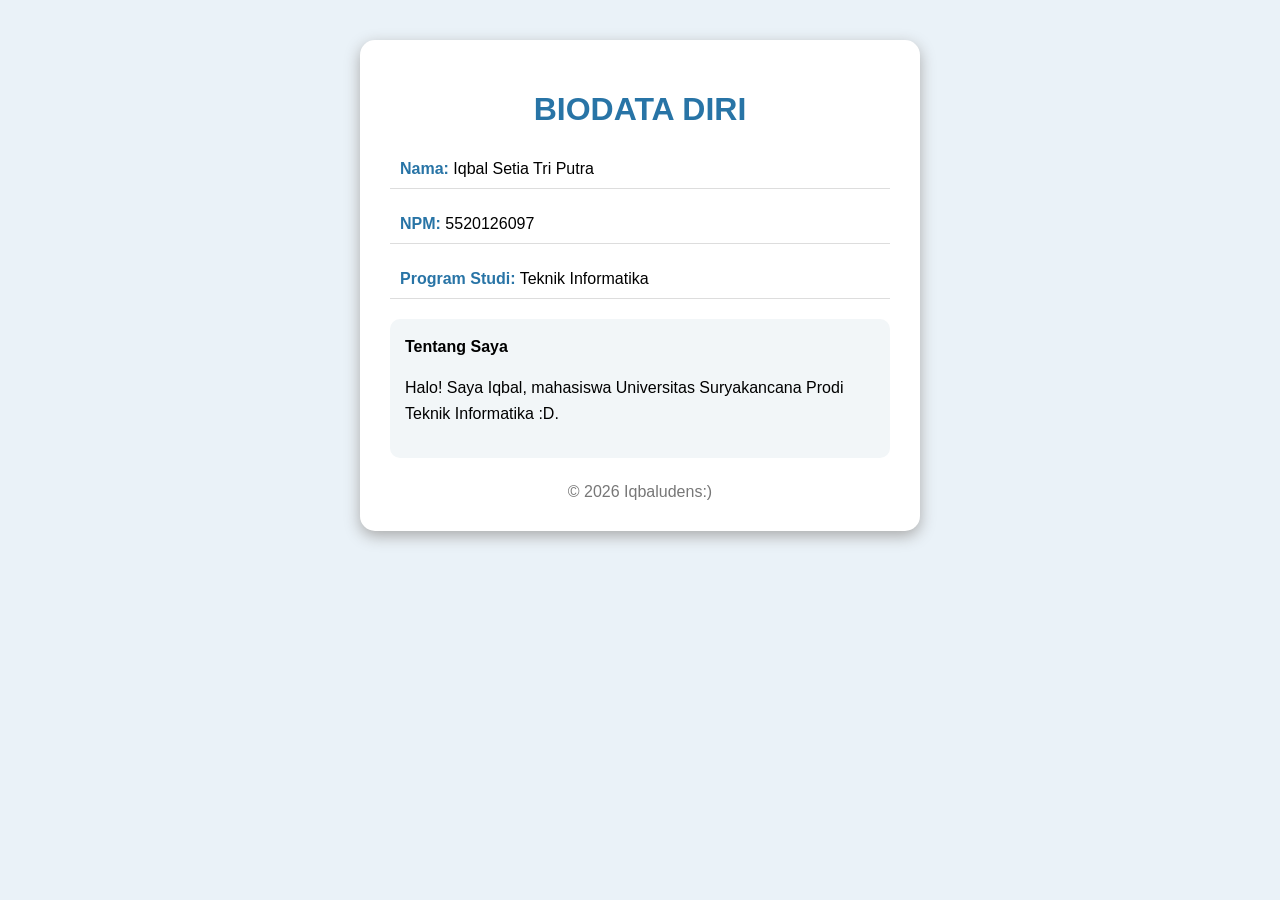
==== index.html @ 11194a50 "Add files via upload" ====
<!DOCTYPE html>
<html lang="en">
<head>
    <meta charset="UTF-8">
    <meta name="viewport" content="width=device-width, initial-scale=1.0">
    <title>Biodata Saya</title>

    <style>
        body {
            font-family: Arial, sans-serif;
            background-color: #eaf2f8;
            margin: 0;
            padding: 40px;
        }

        .biodata {
            width: 500px;
            margin: auto;
            background-color: white;
            padding: 30px;
            border-radius: 15px;
            box-shadow: 0 5px 15px #aaa;
        }

        h1 {
            text-align: center;
            color: #2874a6;
        }

        .data {
            margin-top: 20px;
        }

        .data p {
            border-bottom: 1px solid #ddd;
            padding: 10px;
        }

        .label {
            font-weight: bold;
            color: #2874a6;
        }

        .tentang {
            background-color: #f2f6f8;
            padding: 15px;
            border-radius: 10px;
            margin-top: 20px;
            line-height: 1.6;
        }

        .footer {
            text-align: center;
            margin-top: 25px;
            color: #777;
        }
    </style>
</head>

<body>

    <div class="biodata">

        <h1>BIODATA DIRI</h1>

        <div class="data">

            <p>
                <span class="label">Nama:</span>
                Iqbal Setia Tri Putra
            </p>

            <p>
                <span class="label">NPM:</span>
                5520126097
            </p>

            <p>
                <span class="label">Program Studi:</span>
                Teknik Informatika
            </p>
        </div>

        <div class="tentang">
            <b>Tentang Saya</b>
            <p>
                Halo! Saya Iqbal, mahasiswa Universitas Suryakancana Prodi Teknik Informatika :D.
            </p>
        </div>

        <div class="footer">
            © 2026 Iqbaludens:)
        </div>

    </div>

</body>
</html>
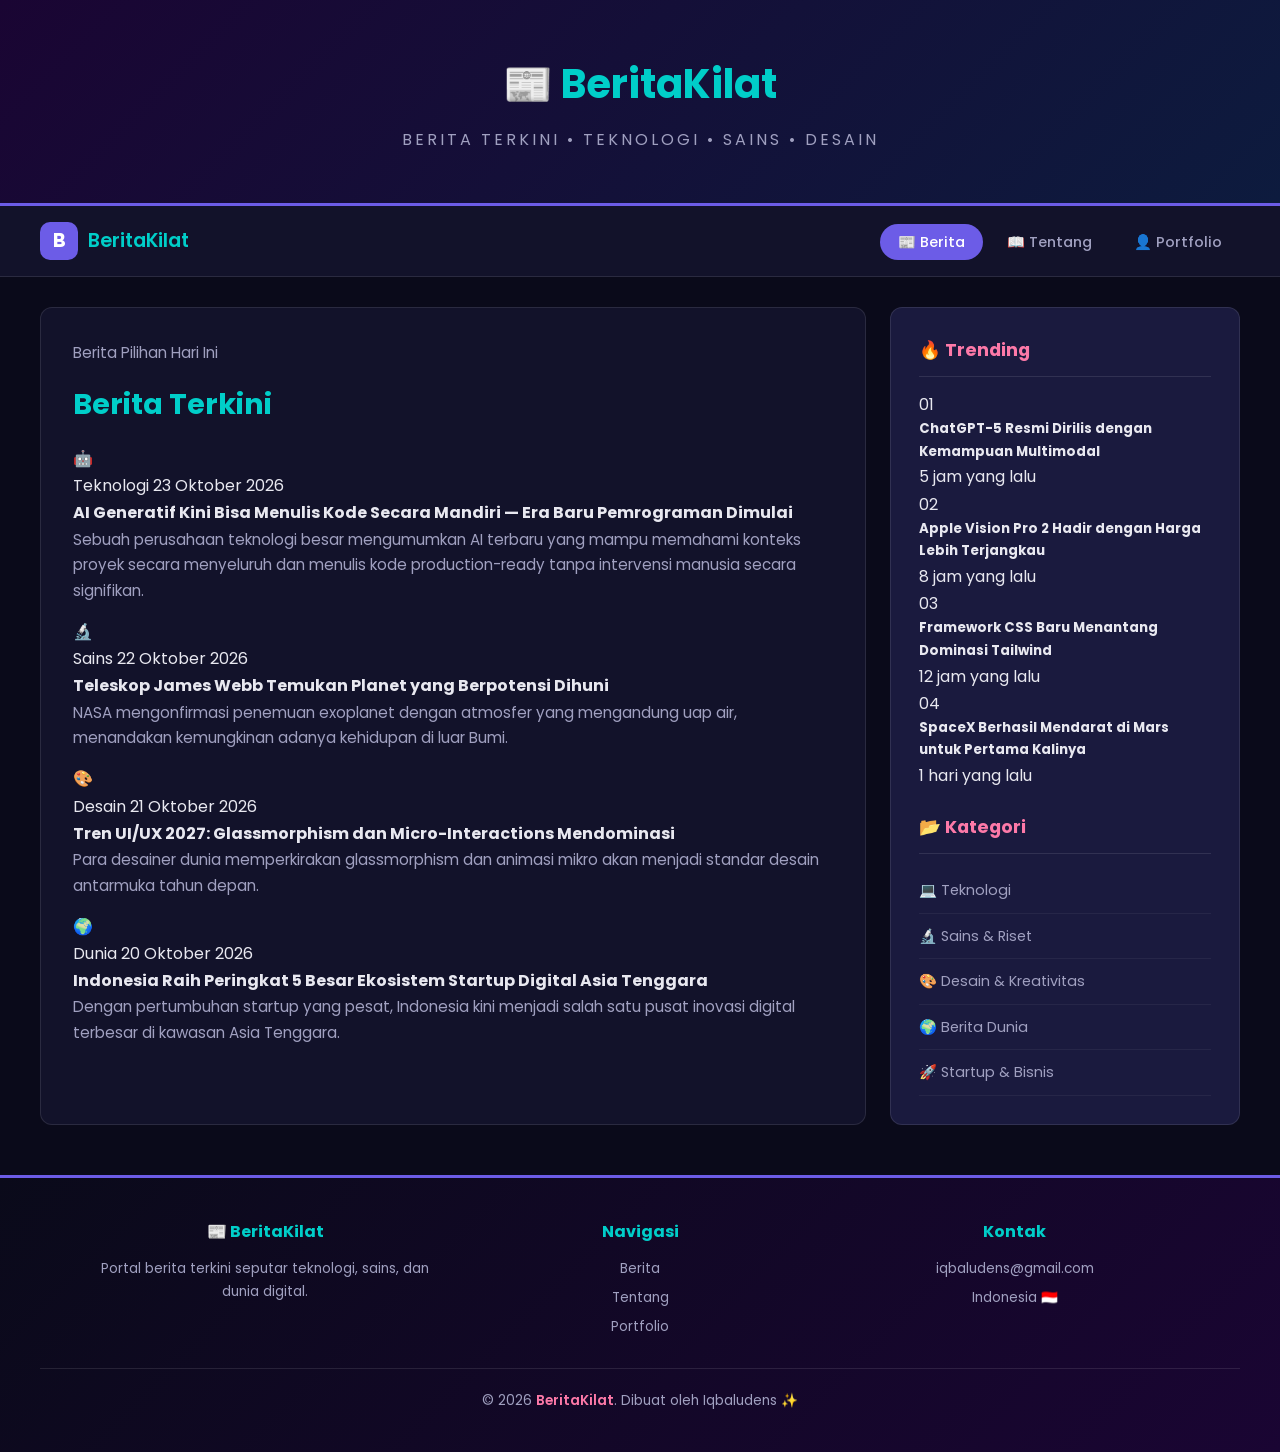
==== commit 6c158496: "Add files via upload" ====
--- a/index.html
+++ b/index.html
@@ -1,98 +1,174 @@
-<!DOCTYPE html>
-<html lang="en">
-<head>
-    <meta charset="UTF-8">
-    <meta name="viewport" content="width=device-width, initial-scale=1.0">
-    <title>Biodata Saya</title>
-
-    <style>
-        body {
-            font-family: Arial, sans-serif;
-            background-color: #eaf2f8;
-            margin: 0;
-            padding: 40px;
-        }
-
-        .biodata {
-            width: 500px;
-            margin: auto;
-            background-color: white;
-            padding: 30px;
-            border-radius: 15px;
-            box-shadow: 0 5px 15px #aaa;
-        }
-
-        h1 {
-            text-align: center;
-            color: #2874a6;
-        }
-
-        .data {
-            margin-top: 20px;
-        }
-
-        .data p {
-            border-bottom: 1px solid #ddd;
-            padding: 10px;
-        }
-
-        .label {
-            font-weight: bold;
-            color: #2874a6;
-        }
-
-        .tentang {
-            background-color: #f2f6f8;
-            padding: 15px;
-            border-radius: 10px;
-            margin-top: 20px;
-            line-height: 1.6;
-        }
-
-        .footer {
-            text-align: center;
-            margin-top: 25px;
-            color: #777;
-        }
-    </style>
-</head>
-
-<body>
-
-    <div class="biodata">
-
-        <h1>BIODATA DIRI</h1>
-
-        <div class="data">
-
-            <p>
-                <span class="label">Nama:</span>
-                Iqbal Setia Tri Putra
-            </p>
-
-            <p>
-                <span class="label">NPM:</span>
-                5520126097
-            </p>
-
-            <p>
-                <span class="label">Program Studi:</span>
-                Teknik Informatika
-            </p>
-        </div>
-
-        <div class="tentang">
-            <b>Tentang Saya</b>
-            <p>
-                Halo! Saya Iqbal, mahasiswa Universitas Suryakancana Prodi Teknik Informatika :D.
-            </p>
-        </div>
-
-        <div class="footer">
-            © 2026 Iqbaludens:)
-        </div>
-
-    </div>
-
-</body>
+<!DOCTYPE html>
+<html lang="id">
+
+<head>
+  <meta charset="UTF-8">
+  <meta name="viewport" content="width=device-width, initial-scale=1.0">
+  <meta name="description"
+    content="BeritaKilat - Portal berita terkini seputar teknologi, sains, desain, dan dunia digital.">
+  <title>Berita Kilat</title>
+  <link rel="stylesheet" href="style.css">
+</head>
+
+<body>
+
+  <!-- ==================== HEADER ==================== -->
+  <header>
+    <h1>📰 BeritaKilat</h1>
+    <p>Berita Terkini &bull; Teknologi &bull; Sains &bull; Desain</p>
+  </header>
+
+  <!-- ==================== NAV (Flexbox: Logo Kiri, Menu Kanan) ==================== -->
+  <nav>
+    <a href="index.html" class="logo">
+      <div class="logo-icon">B</div>
+      <span class="logo-text">BeritaKilat</span>
+    </a>
+    <ul class="menu">
+      <li><a href="index.html" class="active">📰 Berita</a></li>
+      <li><a href="about.html">📖 Tentang</a></li>
+      <li><a href="portfolio.html">👤 Portfolio</a></li>
+    </ul>
+  </nav>
+
+  <!-- ==================== SECTION (Grid: Artikel + Aside) ==================== -->
+  <section>
+
+    <!-- ==================== ARTIKEL ==================== -->
+    <article>
+      <p class="subtitle">Berita Pilihan Hari Ini</p>
+      <h2>Berita <span class="highlight">Terkini</span></h2>
+
+      <!-- FEATURED NEWS -->
+      <div class="news-grid">
+
+        <div class="news-card news-featured">
+          <div class="news-thumb t1">🤖</div>
+          <div class="news-body">
+            <div class="news-meta">
+              <span class="news-category cat-tech">Teknologi</span>
+              <span class="news-date">23 Oktober 2026</span>
+            </div>
+            <h4>AI Generatif Kini Bisa Menulis Kode Secara Mandiri — Era Baru Pemrograman Dimulai</h4>
+            <p>Sebuah perusahaan teknologi besar mengumumkan AI terbaru yang mampu memahami konteks proyek secara
+              menyeluruh dan menulis kode production-ready tanpa intervensi manusia secara signifikan.</p>
+          </div>
+        </div>
+
+        <div class="news-card">
+          <div class="news-thumb t2">🔬</div>
+          <div class="news-body">
+            <div class="news-meta">
+              <span class="news-category cat-science">Sains</span>
+              <span class="news-date">22 Oktober 2026</span>
+            </div>
+            <h4>Teleskop James Webb Temukan Planet yang Berpotensi Dihuni</h4>
+            <p>NASA mengonfirmasi penemuan exoplanet dengan atmosfer yang mengandung uap air, menandakan kemungkinan
+              adanya kehidupan di luar Bumi.</p>
+          </div>
+        </div>
+
+        <div class="news-card">
+          <div class="news-thumb t3">🎨</div>
+          <div class="news-body">
+            <div class="news-meta">
+              <span class="news-category cat-design">Desain</span>
+              <span class="news-date">21 Oktober 2026</span>
+            </div>
+            <h4>Tren UI/UX 2027: Glassmorphism dan Micro-Interactions Mendominasi</h4>
+            <p>Para desainer dunia memperkirakan glassmorphism dan animasi mikro akan menjadi standar desain antarmuka
+              tahun depan.</p>
+          </div>
+        </div>
+
+        <div class="news-card">
+          <div class="news-thumb t4">🌍</div>
+          <div class="news-body">
+            <div class="news-meta">
+              <span class="news-category cat-world">Dunia</span>
+              <span class="news-date">20 Oktober 2026</span>
+            </div>
+            <h4>Indonesia Raih Peringkat 5 Besar Ekosistem Startup Digital Asia Tenggara</h4>
+            <p>Dengan pertumbuhan startup yang pesat, Indonesia kini menjadi salah satu pusat inovasi digital terbesar
+              di kawasan Asia Tenggara.</p>
+          </div>
+        </div>
+
+      </div>
+    </article>
+
+    <!-- ==================== ASIDE ==================== -->
+    <aside>
+      <h3>🔥 Trending</h3>
+
+      <div class="trending-item">
+        <span class="trending-number">01</span>
+        <div class="trending-info">
+          <h5>ChatGPT-5 Resmi Dirilis dengan Kemampuan Multimodal</h5>
+          <span>5 jam yang lalu</span>
+        </div>
+      </div>
+
+      <div class="trending-item">
+        <span class="trending-number">02</span>
+        <div class="trending-info">
+          <h5>Apple Vision Pro 2 Hadir dengan Harga Lebih Terjangkau</h5>
+          <span>8 jam yang lalu</span>
+        </div>
+      </div>
+
+      <div class="trending-item">
+        <span class="trending-number">03</span>
+        <div class="trending-info">
+          <h5>Framework CSS Baru Menantang Dominasi Tailwind</h5>
+          <span>12 jam yang lalu</span>
+        </div>
+      </div>
+
+      <div class="trending-item">
+        <span class="trending-number">04</span>
+        <div class="trending-info">
+          <h5>SpaceX Berhasil Mendarat di Mars untuk Pertama Kalinya</h5>
+          <span>1 hari yang lalu</span>
+        </div>
+      </div>
+
+      <h3 style="margin-top: 24px;">📂 Kategori</h3>
+      <ul>
+        <li>💻 Teknologi</li>
+        <li>🔬 Sains & Riset</li>
+        <li>🎨 Desain & Kreativitas</li>
+        <li>🌍 Berita Dunia</li>
+        <li>🚀 Startup & Bisnis</li>
+      </ul>
+    </aside>
+
+  </section>
+
+  <!-- ==================== FOOTER ==================== -->
+  <footer>
+    <div class="footer-content">
+      <div class="footer-col">
+        <h4>📰 BeritaKilat</h4>
+        <p>Portal berita terkini seputar teknologi, sains, dan dunia digital.</p>
+      </div>
+      <div class="footer-col">
+        <h4>Navigasi</h4>
+        <a href="index.html">Berita</a>
+        <a href="about.html">Tentang</a>
+        <a href="portfolio.html">Portfolio</a>
+      </div>
+      <div class="footer-col">
+        <h4>Kontak</h4>
+        <p>iqbaludens@gmail.com</p>
+        <p>Indonesia 🇮🇩</p>
+      </div>
+    </div>
+    <div class="footer-bottom">
+      <p>&copy; 2026 <span>BeritaKilat</span>. Dibuat oleh Iqbaludens ✨</p>
+    </div>
+  </footer>
+
+</body>
+
 </html>
--- a/style.css
+++ b/style.css
@@ -0,0 +1,876 @@
+/* ============================================
+   GLOBAL STYLE Dan CSS VARIABEL
+   ============================================ */
+@import url('https://fonts.googleapis.com/css2?family=Poppins:wght@300;400;500;600;700&display=swap');
+
+:root {
+  --primary: #6c5ce7;
+  --primary-dark: #5a4bd1;
+  --secondary: #00cec9;
+  --accent: #fd79a8;
+  --accent-gold: #f9ca24;
+  --dark: #0a0a1a;
+  --dark-card: #12122a;
+  --dark-surface: #1a1a3e;
+  --text-primary: #e8e8f0;
+  --text-secondary: #a0a0c0;
+  --glass-border: rgba(255, 255, 255, 0.1);
+  --radius: 12px;
+  --transition: all 0.3s ease;
+}
+
+* {
+  margin: 0;
+  padding: 0;
+  box-sizing: border-box;
+}
+
+html {
+  scroll-behavior: smooth;
+}
+
+body {
+  font-family: 'Poppins', sans-serif;
+  background: var(--dark);
+  color: var(--text-primary);
+  min-height: 100vh;
+  line-height: 1.7;
+}
+
+/* ============================================
+   HEADERNYA
+   ============================================ */
+header {
+  background: linear-gradient(135deg, #1a0533, #0d1b3e);
+  padding: 50px 40px;
+  text-align: center;
+  border-bottom: 3px solid var(--primary);
+}
+
+header h1 {
+  font-size: 2.5rem;
+  color: var(--secondary);
+  margin-bottom: 8px;
+}
+
+header p {
+  font-size: 1rem;
+  color: var(--text-secondary);
+  letter-spacing: 3px;
+  text-transform: uppercase;
+}
+
+/* ============================================
+   NAVBAR
+   ============================================ */
+nav {
+  display: flex;
+  justify-content: space-between;
+  align-items: center;
+  padding: 16px 40px;
+  background: var(--dark-card);
+  border-bottom: 1px solid var(--glass-border);
+  position: sticky;
+  top: 0;
+  z-index: 100;
+}
+
+.logo {
+  display: flex;
+  align-items: center;
+  gap: 10px;
+  text-decoration: none;
+  color: var(--text-primary);
+}
+
+.logo-icon {
+  width: 38px;
+  height: 38px;
+  background: var(--primary);
+  border-radius: 10px;
+  display: flex;
+  align-items: center;
+  justify-content: center;
+  font-size: 1.2rem;
+  font-weight: 700;
+  color: #fff;
+}
+
+.logo-text {
+  font-size: 1.2rem;
+  font-weight: 600;
+  color: var(--secondary);
+}
+
+.menu {
+  display: flex;
+  list-style: none;
+  gap: 6px;
+}
+
+.menu li a {
+  text-decoration: none;
+  color: var(--text-secondary);
+  font-weight: 500;
+  font-size: 0.9rem;
+  padding: 8px 18px;
+  border-radius: 50px;
+  transition: var(--transition);
+}
+
+.menu li a:hover {
+  color: #fff;
+  background: var(--primary);
+}
+
+.menu li a.active {
+  color: #fff;
+  background: var(--primary);
+}
+
+/* ============================================
+   SECTION - Grid Layout (Article + Aside)
+   ============================================ */
+section {
+  display: grid;
+  grid-template-columns: 1fr 350px;
+  gap: 24px;
+  padding: 30px 40px;
+  max-width: 1300px;
+  margin: 0 auto;
+}
+
+/* ============================================
+   ARTICLE
+   ============================================ */
+article {
+  background: var(--dark-card);
+  border-radius: var(--radius);
+  padding: 32px;
+  border: 1px solid var(--glass-border);
+  transition: var(--transition);
+}
+
+article:hover {
+  border-color: var(--primary);
+}
+
+article h2 {
+  font-size: 1.8rem;
+  color: var(--secondary);
+  margin-bottom: 16px;
+}
+
+article h3 {
+  font-size: 1.2rem;
+  color: var(--accent);
+  margin: 24px 0 12px;
+}
+
+article p {
+  color: var(--text-secondary);
+  margin-bottom: 14px;
+  font-size: 0.95rem;
+}
+
+/* ============================================
+   ASIDE
+   ============================================ */
+aside {
+  background: var(--dark-surface);
+  border-radius: var(--radius);
+  padding: 28px;
+  border: 1px solid var(--glass-border);
+  height: fit-content;
+  position: sticky;
+  top: 80px;
+  transition: var(--transition);
+}
+
+aside:hover {
+  border-color: var(--accent);
+}
+
+aside h3 {
+  font-size: 1.1rem;
+  color: var(--accent);
+  margin-bottom: 14px;
+  padding-bottom: 10px;
+  border-bottom: 1px solid var(--glass-border);
+}
+
+aside p {
+  color: var(--text-secondary);
+  font-size: 0.9rem;
+  margin-bottom: 12px;
+}
+
+aside ul {
+  list-style: none;
+  padding: 0;
+}
+
+aside ul li {
+  padding: 10px 0;
+  border-bottom: 1px solid rgba(255, 255, 255, 0.05);
+  color: var(--text-secondary);
+  font-size: 0.9rem;
+  transition: var(--transition);
+}
+
+aside ul li:hover {
+  color: var(--secondary);
+  padding-left: 8px;
+}
+
+/* ============================================
+   FOOTER
+   ============================================ */
+footer {
+  background: linear-gradient(135deg, #0a0a1a, #1a0533);
+  padding: 40px;
+  text-align: center;
+  border-top: 3px solid var(--primary);
+  margin-top: 20px;
+}
+
+.footer-content {
+  display: flex;
+  justify-content: space-around;
+  flex-wrap: wrap;
+  gap: 24px;
+  max-width: 1100px;
+  margin: 0 auto 24px;
+}
+
+.footer-col {
+  flex: 1;
+  min-width: 180px;
+}
+
+.footer-col h4 {
+  font-size: 1rem;
+  color: var(--secondary);
+  margin-bottom: 12px;
+}
+
+.footer-col p,
+.footer-col a {
+  color: var(--text-secondary);
+  font-size: 0.85rem;
+  text-decoration: none;
+  display: block;
+  margin-bottom: 6px;
+  transition: var(--transition);
+}
+
+.footer-col a:hover {
+  color: var(--accent);
+}
+
+.footer-bottom {
+  padding-top: 20px;
+  border-top: 1px solid var(--glass-border);
+  color: var(--text-secondary);
+  font-size: 0.85rem;
+}
+
+.footer-bottom span {
+  color: var(--accent);
+  font-weight: 600;
+}
+
+/* ============================================
+   CARDS
+   ============================================ */
+.card {
+  background: var(--dark-surface);
+  border: 1px solid var(--glass-border);
+  border-radius: var(--radius);
+  padding: 24px;
+  margin-bottom: 20px;
+  transition: var(--transition);
+}
+
+.card:hover {
+  border-color: var(--primary);
+  transform: translateY(-4px);
+}
+
+.card-icon {
+  font-size: 2rem;
+  margin-bottom: 12px;
+  display: block;
+}
+
+.card h4 {
+  font-size: 1.05rem;
+  color: var(--text-primary);
+  margin-bottom: 8px;
+}
+
+.card p {
+  color: var(--text-secondary);
+  font-size: 0.88rem;
+}
+
+/* ============================================
+   TABLE
+   ============================================ */
+table {
+  width: 100%;
+  border-collapse: collapse;
+  margin: 16px 0;
+  border-radius: var(--radius);
+  overflow: hidden;
+}
+
+thead {
+  background: var(--primary);
+}
+
+th {
+  padding: 14px 18px;
+  text-align: left;
+  font-weight: 600;
+  font-size: 0.9rem;
+  color: #fff;
+}
+
+td {
+  padding: 12px 18px;
+  font-size: 0.9rem;
+  color: var(--text-secondary);
+  border-bottom: 1px solid rgba(255, 255, 255, 0.05);
+}
+
+tbody tr {
+  transition: var(--transition);
+}
+
+tbody tr:hover {
+  background: rgba(108, 92, 231, 0.1);
+}
+
+/* ============================================
+   PROFILE
+   ============================================ */
+.profile-header {
+  display: flex;
+  align-items: center;
+  gap: 24px;
+  margin-bottom: 30px;
+  padding: 24px;
+  background: var(--dark-surface);
+  border-radius: var(--radius);
+  border: 1px solid var(--glass-border);
+}
+
+.avatar {
+  width: 120px;
+  height: 120px;
+  border-radius: 50%;
+  background: var(--primary);
+  padding: 4px;
+  flex-shrink: 0;
+}
+
+.avatar-inner {
+  width: 100%;
+  height: 100%;
+  border-radius: 50%;
+  background: var(--dark-card);
+  display: flex;
+  align-items: center;
+  justify-content: center;
+  font-size: 3rem;
+}
+
+.profile-info h2 {
+  font-size: 1.8rem;
+  color: var(--secondary);
+  margin-bottom: 4px;
+}
+
+.profile-info p {
+  color: var(--text-secondary);
+}
+
+.profile-info .tagline {
+  color: var(--accent);
+  font-weight: 500;
+  font-size: 0.9rem;
+  margin-top: 4px;
+}
+
+/* ============================================
+   SKILL BARS
+   ============================================ */
+.skill-bar {
+  margin-bottom: 14px;
+}
+
+.skill-bar .label {
+  display: flex;
+  justify-content: space-between;
+  margin-bottom: 6px;
+  font-size: 0.85rem;
+  color: var(--text-secondary);
+}
+
+.skill-bar .bar {
+  height: 8px;
+  background: rgba(255, 255, 255, 0.08);
+  border-radius: 50px;
+  overflow: hidden;
+}
+
+.skill-bar .fill {
+  height: 100%;
+  border-radius: 50px;
+  background: var(--primary);
+  transition: var(--transition);
+}
+
+.skill-bar .fill.html {
+  width: 95%;
+}
+
+.skill-bar .fill.css {
+  width: 90%;
+}
+
+.skill-bar .fill.js {
+  width: 80%;
+}
+
+.skill-bar .fill.python {
+  width: 75%;
+}
+
+.skill-bar .fill.design {
+  width: 85%;
+}
+
+/* ============================================
+   GALLERY
+   ============================================ */
+.gallery-grid {
+  display: grid;
+  grid-template-columns: repeat(auto-fill, minmax(260px, 1fr));
+  gap: 20px;
+  margin-top: 20px;
+}
+
+.gallery-item {
+  border-radius: var(--radius);
+  overflow: hidden;
+  border: 1px solid var(--glass-border);
+  background: var(--dark-card);
+  transition: var(--transition);
+}
+
+.gallery-item:hover {
+  transform: translateY(-6px);
+  border-color: var(--primary);
+}
+
+.gallery-thumb {
+  width: 100%;
+  height: 180px;
+  display: flex;
+  align-items: center;
+  justify-content: center;
+  font-size: 3.5rem;
+}
+
+.gallery-thumb.g1 {
+  background: linear-gradient(135deg, #667eea, #764ba2);
+}
+
+.gallery-thumb.g2 {
+  background: linear-gradient(135deg, #f093fb, #f5576c);
+}
+
+.gallery-thumb.g3 {
+  background: linear-gradient(135deg, #4facfe, #00f2fe);
+}
+
+.gallery-thumb.g4 {
+  background: linear-gradient(135deg, #43e97b, #38f9d7);
+}
+
+.gallery-thumb.g5 {
+  background: linear-gradient(135deg, #fa709a, #fee140);
+}
+
+.gallery-thumb.g6 {
+  background: linear-gradient(135deg, #a18cd1, #fbc2eb);
+}
+
+.gallery-info {
+  padding: 16px;
+}
+
+.gallery-info h4 {
+  font-size: 1rem;
+  margin-bottom: 4px;
+}
+
+.gallery-info p {
+  font-size: 0.82rem;
+  color: var(--text-secondary);
+}
+
+.gallery-tag {
+  display: inline-block;
+  padding: 3px 10px;
+  border-radius: 50px;
+  font-size: 0.72rem;
+  margin-top: 8px;
+  margin-right: 4px;
+  font-weight: 500;
+}
+
+.tag-html {
+  background: rgba(108, 92, 231, 0.2);
+  color: var(--primary);
+}
+
+.tag-css {
+  background: rgba(0, 206, 201, 0.2);
+  color: var(--secondary);
+}
+
+.tag-js {
+  background: rgba(253, 121, 168, 0.2);
+  color: var(--accent);
+}
+
+.tag-design {
+  background: rgba(249, 202, 36, 0.2);
+  color: var(--accent-gold);
+}
+
+/* ============================================
+   STATS
+   ============================================ */
+.stats-row {
+  display: grid;
+  grid-template-columns: repeat(auto-fit, minmax(140px, 1fr));
+  gap: 14px;
+  margin: 20px 0;
+}
+
+.stat-item {
+  text-align: center;
+  padding: 20px 14px;
+  background: var(--dark-surface);
+  border-radius: var(--radius);
+  border: 1px solid var(--glass-border);
+  transition: var(--transition);
+}
+
+.stat-item:hover {
+  border-color: var(--primary);
+}
+
+.stat-number {
+  font-size: 2rem;
+  font-weight: 700;
+  color: var(--primary);
+  display: block;
+}
+
+.stat-label {
+  font-size: 0.78rem;
+  color: var(--text-secondary);
+  text-transform: uppercase;
+  letter-spacing: 1px;
+  margin-top: 4px;
+}
+
+/* ============================================
+   TIMELINE
+   ============================================ */
+.timeline {
+  padding-left: 24px;
+  margin-top: 16px;
+  border-left: 2px solid var(--primary);
+}
+
+.timeline-item {
+  margin-bottom: 24px;
+  padding: 16px;
+  background: var(--dark-surface);
+  border-radius: var(--radius);
+  border: 1px solid var(--glass-border);
+  transition: var(--transition);
+}
+
+.timeline-item:hover {
+  border-color: var(--primary);
+}
+
+.timeline-year {
+  font-size: 0.78rem;
+  color: var(--accent);
+  font-weight: 600;
+  letter-spacing: 1px;
+  text-transform: uppercase;
+  margin-bottom: 4px;
+}
+
+.timeline-item h4 {
+  font-size: 1rem;
+  color: var(--text-primary);
+  margin-bottom: 4px;
+}
+
+.timeline-item p {
+  color: var(--text-secondary);
+  font-size: 0.88rem;
+}
+
+/* ============================================
+   CONTACT
+   ============================================ */
+.contact-grid {
+  display: grid;
+  grid-template-columns: repeat(auto-fit, minmax(200px, 1fr));
+  gap: 16px;
+  margin-top: 16px;
+}
+
+.contact-item {
+  display: flex;
+  align-items: center;
+  gap: 14px;
+  padding: 16px;
+  background: var(--dark-surface);
+  border-radius: var(--radius);
+  border: 1px solid var(--glass-border);
+  transition: var(--transition);
+}
+
+.contact-item:hover {
+  border-color: var(--secondary);
+}
+
+.contact-icon {
+  width: 44px;
+  height: 44px;
+  border-radius: 10px;
+  display: flex;
+  align-items: center;
+  justify-content: center;
+  font-size: 1.2rem;
+  flex-shrink: 0;
+}
+
+.contact-icon.email {
+  background: var(--primary);
+}
+
+.contact-icon.phone {
+  background: var(--secondary);
+}
+
+.contact-icon.location {
+  background: var(--accent);
+}
+
+.contact-icon.web {
+  background: var(--accent-gold);
+}
+
+.contact-detail {
+  min-width: 0;
+  overflow: hidden;
+}
+
+.contact-detail strong {
+  display: block;
+  font-size: 0.8rem;
+  color: var(--text-secondary);
+  font-weight: 400;
+}
+
+.contact-detail span {
+  font-size: 0.9rem;
+  color: var(--text-primary);
+  font-weight: 500;
+  word-break: break-all;
+  overflow-wrap: break-word;
+}
+
+/* ============================================
+   BADGES
+   ============================================ */
+.badge {
+  display: inline-block;
+  padding: 4px 12px;
+  border-radius: 50px;
+  font-size: 0.78rem;
+  font-weight: 500;
+  margin: 3px;
+}
+
+.badge-primary {
+  background: rgba(108, 92, 231, 0.2);
+  color: var(--primary);
+}
+
+.badge-secondary {
+  background: rgba(0, 206, 201, 0.2);
+  color: var(--secondary);
+}
+
+.badge-accent {
+  background: rgba(253, 121, 168, 0.2);
+  color: var(--accent);
+}
+
+/* ============================================
+   IMAGE SHOWCASE
+   ============================================ */
+.img-showcase {
+  width: 100%;
+  height: 220px;
+  border-radius: var(--radius);
+  overflow: hidden;
+  margin: 16px 0;
+}
+
+.img-showcase .img-placeholder {
+  width: 100%;
+  height: 100%;
+  display: flex;
+  align-items: center;
+  justify-content: center;
+  font-size: 4rem;
+  background: linear-gradient(135deg, var(--dark-surface), var(--primary-dark));
+}
+
+/* ============================================
+   BLOCKQUOTE
+   ============================================ */
+blockquote {
+  padding: 18px 20px;
+  margin: 16px 0;
+  border-left: 4px solid var(--primary);
+  background: var(--dark-surface);
+  border-radius: 0 var(--radius) var(--radius) 0;
+  font-style: italic;
+  color: var(--text-secondary);
+}
+
+blockquote strong {
+  display: block;
+  margin-top: 8px;
+  font-style: normal;
+  color: var(--accent);
+  font-size: 0.85rem;
+}
+
+/* ============================================
+   HOBBY CARDS
+   ============================================ */
+.hobby-grid {
+  display: grid;
+  grid-template-columns: repeat(auto-fit, minmax(180px, 1fr));
+  gap: 14px;
+  margin-top: 14px;
+}
+
+.hobby-card {
+  text-align: center;
+  padding: 24px 16px;
+  background: var(--dark-surface);
+  border-radius: var(--radius);
+  border: 1px solid var(--glass-border);
+  transition: var(--transition);
+}
+
+.hobby-card:hover {
+  border-color: var(--primary);
+  transform: translateY(-4px);
+}
+
+.hobby-card .hobby-icon {
+  font-size: 2.2rem;
+  margin-bottom: 10px;
+  display: block;
+}
+
+.hobby-card h5 {
+  font-size: 0.95rem;
+  color: var(--text-primary);
+  margin-bottom: 4px;
+}
+
+.hobby-card p {
+  font-size: 0.78rem;
+  color: var(--text-secondary);
+}
+
+/* ============================================
+   Biar Web Nya Responsive
+   ============================================ */
+@media (max-width: 900px) {
+  section {
+    grid-template-columns: 1fr;
+    padding: 20px;
+  }
+
+  aside {
+    position: static;
+  }
+
+  header h1 {
+    font-size: 2rem;
+  }
+
+  nav {
+    flex-direction: column;
+    gap: 12px;
+    padding: 14px 20px;
+  }
+
+  .menu {
+    flex-wrap: wrap;
+    justify-content: center;
+  }
+
+  .profile-header {
+    flex-direction: column;
+    text-align: center;
+  }
+
+  .gallery-grid {
+    grid-template-columns: 1fr 1fr;
+  }
+}
+
+@media (max-width: 600px) {
+  header {
+    padding: 30px 20px;
+  }
+
+  header h1 {
+    font-size: 1.6rem;
+  }
+
+  article,
+  aside {
+    padding: 20px;
+  }
+
+  .gallery-grid {
+    grid-template-columns: 1fr;
+  }
+
+  .stats-row {
+    grid-template-columns: repeat(2, 1fr);
+  }
+}
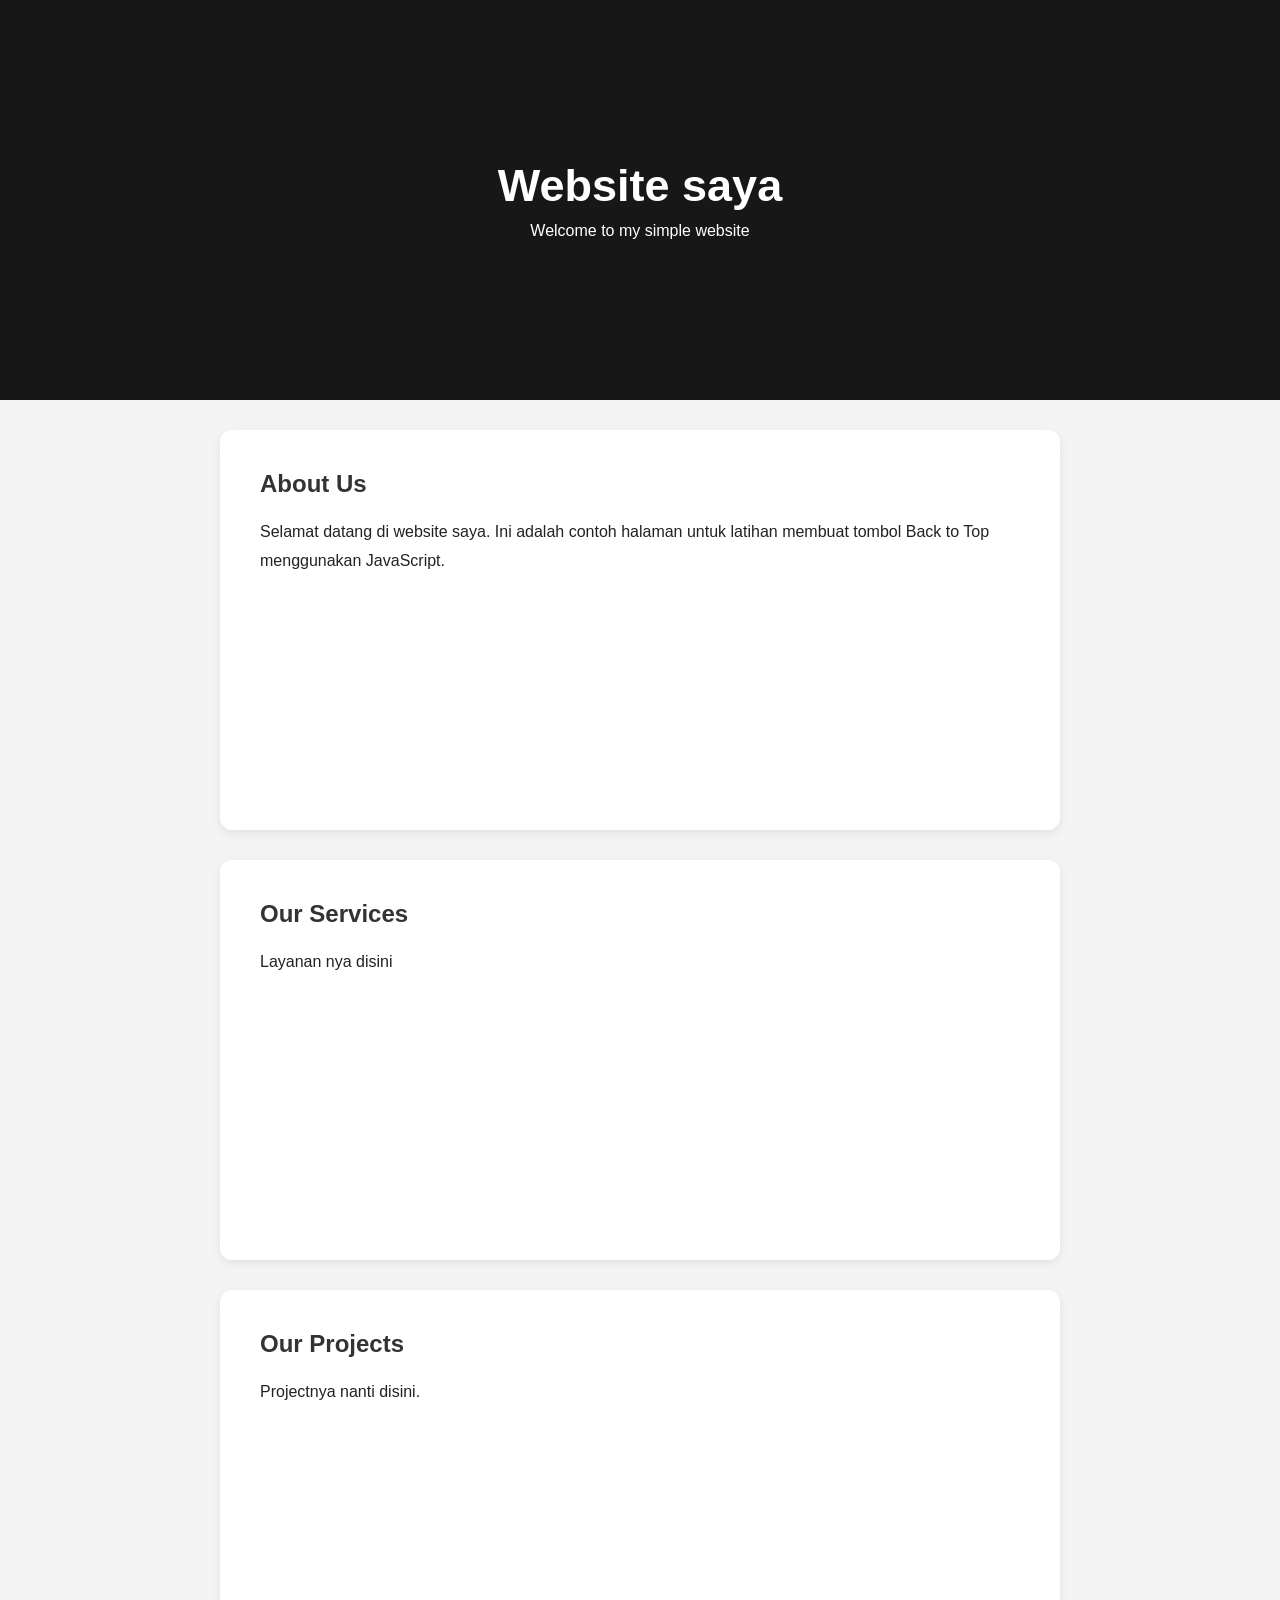
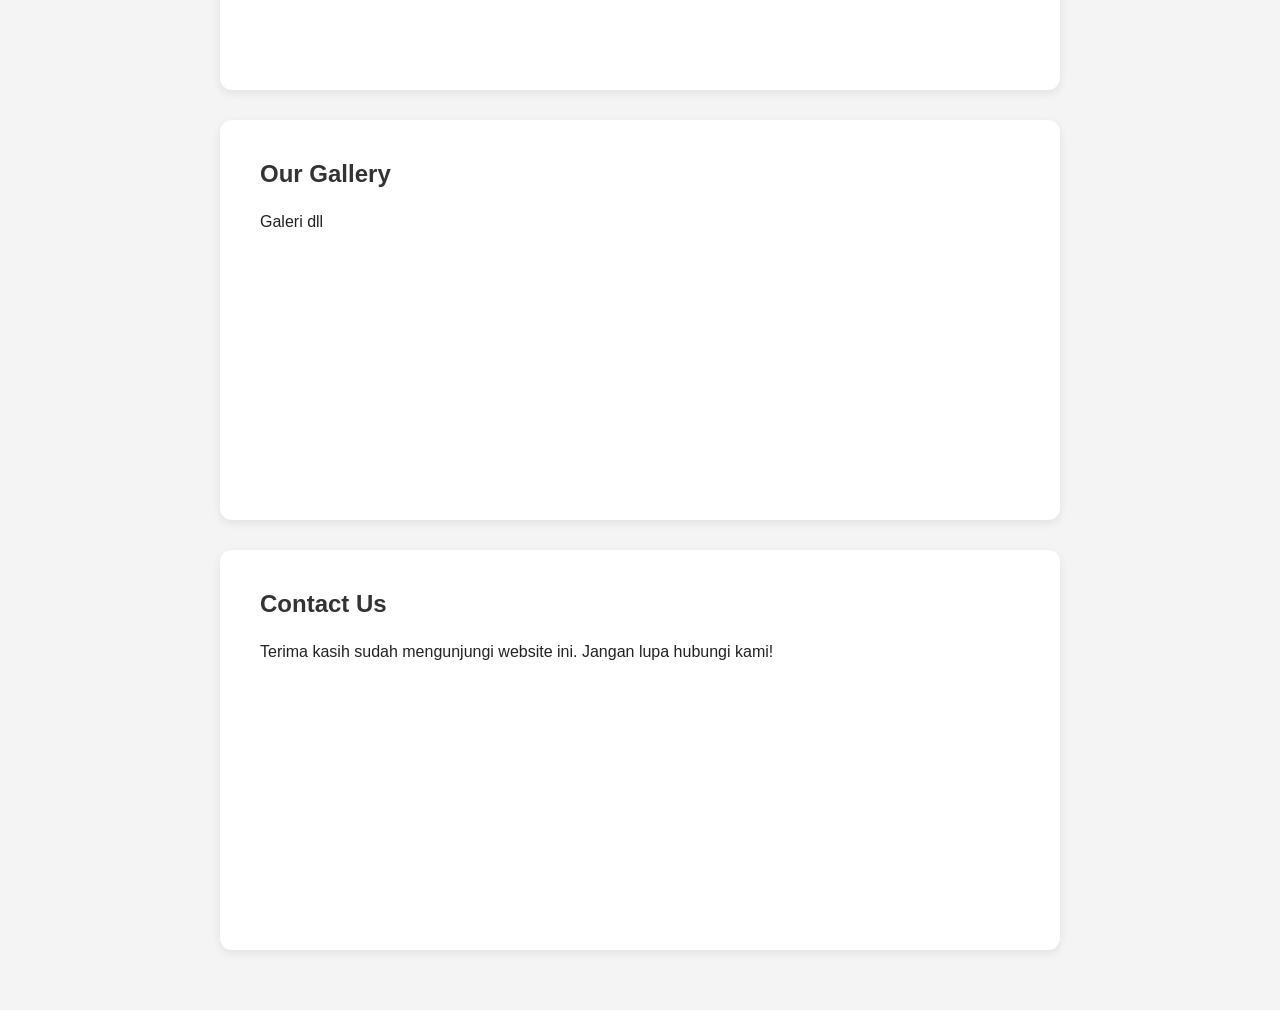
==== commit 3b1fb677: "Add files via upload" ====
--- a/index.html
+++ b/index.html
@@ -1,174 +1,65 @@
-<!DOCTYPE html>
-<html lang="id">
-
-<head>
-  <meta charset="UTF-8">
-  <meta name="viewport" content="width=device-width, initial-scale=1.0">
-  <meta name="description"
-    content="BeritaKilat - Portal berita terkini seputar teknologi, sains, desain, dan dunia digital.">
-  <title>Berita Kilat</title>
-  <link rel="stylesheet" href="style.css">
-</head>
-
-<body>
-
-  <!-- ==================== HEADER ==================== -->
-  <header>
-    <h1>📰 BeritaKilat</h1>
-    <p>Berita Terkini &bull; Teknologi &bull; Sains &bull; Desain</p>
-  </header>
-
-  <!-- ==================== NAV (Flexbox: Logo Kiri, Menu Kanan) ==================== -->
-  <nav>
-    <a href="index.html" class="logo">
-      <div class="logo-icon">B</div>
-      <span class="logo-text">BeritaKilat</span>
-    </a>
-    <ul class="menu">
-      <li><a href="index.html" class="active">📰 Berita</a></li>
-      <li><a href="about.html">📖 Tentang</a></li>
-      <li><a href="portfolio.html">👤 Portfolio</a></li>
-    </ul>
-  </nav>
-
-  <!-- ==================== SECTION (Grid: Artikel + Aside) ==================== -->
-  <section>
-
-    <!-- ==================== ARTIKEL ==================== -->
-    <article>
-      <p class="subtitle">Berita Pilihan Hari Ini</p>
-      <h2>Berita <span class="highlight">Terkini</span></h2>
-
-      <!-- FEATURED NEWS -->
-      <div class="news-grid">
-
-        <div class="news-card news-featured">
-          <div class="news-thumb t1">🤖</div>
-          <div class="news-body">
-            <div class="news-meta">
-              <span class="news-category cat-tech">Teknologi</span>
-              <span class="news-date">23 Oktober 2026</span>
-            </div>
-            <h4>AI Generatif Kini Bisa Menulis Kode Secara Mandiri — Era Baru Pemrograman Dimulai</h4>
-            <p>Sebuah perusahaan teknologi besar mengumumkan AI terbaru yang mampu memahami konteks proyek secara
-              menyeluruh dan menulis kode production-ready tanpa intervensi manusia secara signifikan.</p>
-          </div>
-        </div>
-
-        <div class="news-card">
-          <div class="news-thumb t2">🔬</div>
-          <div class="news-body">
-            <div class="news-meta">
-              <span class="news-category cat-science">Sains</span>
-              <span class="news-date">22 Oktober 2026</span>
-            </div>
-            <h4>Teleskop James Webb Temukan Planet yang Berpotensi Dihuni</h4>
-            <p>NASA mengonfirmasi penemuan exoplanet dengan atmosfer yang mengandung uap air, menandakan kemungkinan
-              adanya kehidupan di luar Bumi.</p>
-          </div>
-        </div>
-
-        <div class="news-card">
-          <div class="news-thumb t3">🎨</div>
-          <div class="news-body">
-            <div class="news-meta">
-              <span class="news-category cat-design">Desain</span>
-              <span class="news-date">21 Oktober 2026</span>
-            </div>
-            <h4>Tren UI/UX 2027: Glassmorphism dan Micro-Interactions Mendominasi</h4>
-            <p>Para desainer dunia memperkirakan glassmorphism dan animasi mikro akan menjadi standar desain antarmuka
-              tahun depan.</p>
-          </div>
-        </div>
-
-        <div class="news-card">
-          <div class="news-thumb t4">🌍</div>
-          <div class="news-body">
-            <div class="news-meta">
-              <span class="news-category cat-world">Dunia</span>
-              <span class="news-date">20 Oktober 2026</span>
-            </div>
-            <h4>Indonesia Raih Peringkat 5 Besar Ekosistem Startup Digital Asia Tenggara</h4>
-            <p>Dengan pertumbuhan startup yang pesat, Indonesia kini menjadi salah satu pusat inovasi digital terbesar
-              di kawasan Asia Tenggara.</p>
-          </div>
-        </div>
-
-      </div>
-    </article>
-
-    <!-- ==================== ASIDE ==================== -->
-    <aside>
-      <h3>🔥 Trending</h3>
-
-      <div class="trending-item">
-        <span class="trending-number">01</span>
-        <div class="trending-info">
-          <h5>ChatGPT-5 Resmi Dirilis dengan Kemampuan Multimodal</h5>
-          <span>5 jam yang lalu</span>
-        </div>
-      </div>
-
-      <div class="trending-item">
-        <span class="trending-number">02</span>
-        <div class="trending-info">
-          <h5>Apple Vision Pro 2 Hadir dengan Harga Lebih Terjangkau</h5>
-          <span>8 jam yang lalu</span>
-        </div>
-      </div>
-
-      <div class="trending-item">
-        <span class="trending-number">03</span>
-        <div class="trending-info">
-          <h5>Framework CSS Baru Menantang Dominasi Tailwind</h5>
-          <span>12 jam yang lalu</span>
-        </div>
-      </div>
-
-      <div class="trending-item">
-        <span class="trending-number">04</span>
-        <div class="trending-info">
-          <h5>SpaceX Berhasil Mendarat di Mars untuk Pertama Kalinya</h5>
-          <span>1 hari yang lalu</span>
-        </div>
-      </div>
-
-      <h3 style="margin-top: 24px;">📂 Kategori</h3>
-      <ul>
-        <li>💻 Teknologi</li>
-        <li>🔬 Sains & Riset</li>
-        <li>🎨 Desain & Kreativitas</li>
-        <li>🌍 Berita Dunia</li>
-        <li>🚀 Startup & Bisnis</li>
-      </ul>
-    </aside>
-
-  </section>
-
-  <!-- ==================== FOOTER ==================== -->
-  <footer>
-    <div class="footer-content">
-      <div class="footer-col">
-        <h4>📰 BeritaKilat</h4>
-        <p>Portal berita terkini seputar teknologi, sains, dan dunia digital.</p>
-      </div>
-      <div class="footer-col">
-        <h4>Navigasi</h4>
-        <a href="index.html">Berita</a>
-        <a href="about.html">Tentang</a>
-        <a href="portfolio.html">Portfolio</a>
-      </div>
-      <div class="footer-col">
-        <h4>Kontak</h4>
-        <p>iqbaludens@gmail.com</p>
-        <p>Indonesia 🇮🇩</p>
-      </div>
-    </div>
-    <div class="footer-bottom">
-      <p>&copy; 2026 <span>BeritaKilat</span>. Dibuat oleh Iqbaludens ✨</p>
-    </div>
-  </footer>
-
-</body>
-
+<!DOCTYPE html>
+<html lang="id">
+
+<head>
+    <meta charset="UTF-8">
+    <meta name="viewport" content="width=device-width, initial-scale=1.0">
+    <title>Tugas Prak4</title>
+    <link rel="stylesheet" href="style.css">
+</head>
+
+<body>
+
+    <header id="top">
+        <h1>Website saya</h1>
+        <p>Welcome to my simple website</p>
+    </header>
+
+    <main>
+        <section>
+            <h2>About Us</h2>
+            <p>
+                Selamat datang di website saya.
+                Ini adalah contoh halaman untuk latihan
+                membuat tombol Back to Top menggunakan JavaScript.
+            </p>
+        </section>
+
+        <section>
+            <h2>Our Services</h2>
+            <p>
+                Layanan nya disini
+            </p>
+        </section>
+
+        <section>
+            <h2>Our Projects</h2>
+            <p>
+                Projectnya nanti disini.
+            </p>
+        </section>
+
+        <section>
+            <h2>Our Gallery</h2>
+            <p>
+                Galeri dll
+            </p>
+        </section>
+
+        <section>
+            <h2>Contact Us</h2>
+            <p>
+                Terima kasih sudah mengunjungi website ini.
+                Jangan lupa hubungi kami!
+            </p>
+        </section>
+    </main>
+
+    <button id="backToTop" title="Back to Top">
+        ↑
+    </button>
+
+    <script src="script.js"></script>
+</body>
+
 </html>
--- a/style.css
+++ b/style.css
@@ -1,876 +1,86 @@
-/* ============================================
-   GLOBAL STYLE Dan CSS VARIABEL
-   ============================================ */
-@import url('https://fonts.googleapis.com/css2?family=Poppins:wght@300;400;500;600;700&display=swap');
-
-:root {
-  --primary: #6c5ce7;
-  --primary-dark: #5a4bd1;
-  --secondary: #00cec9;
-  --accent: #fd79a8;
-  --accent-gold: #f9ca24;
-  --dark: #0a0a1a;
-  --dark-card: #12122a;
-  --dark-surface: #1a1a3e;
-  --text-primary: #e8e8f0;
-  --text-secondary: #a0a0c0;
-  --glass-border: rgba(255, 255, 255, 0.1);
-  --radius: 12px;
-  --transition: all 0.3s ease;
-}
-
-* {
-  margin: 0;
-  padding: 0;
-  box-sizing: border-box;
-}
-
-html {
-  scroll-behavior: smooth;
-}
-
-body {
-  font-family: 'Poppins', sans-serif;
-  background: var(--dark);
-  color: var(--text-primary);
-  min-height: 100vh;
-  line-height: 1.7;
-}
-
-/* ============================================
-   HEADERNYA
-   ============================================ */
-header {
-  background: linear-gradient(135deg, #1a0533, #0d1b3e);
-  padding: 50px 40px;
-  text-align: center;
-  border-bottom: 3px solid var(--primary);
-}
-
-header h1 {
-  font-size: 2.5rem;
-  color: var(--secondary);
-  margin-bottom: 8px;
-}
-
-header p {
-  font-size: 1rem;
-  color: var(--text-secondary);
-  letter-spacing: 3px;
-  text-transform: uppercase;
-}
-
-/* ============================================
-   NAVBAR
-   ============================================ */
-nav {
-  display: flex;
-  justify-content: space-between;
-  align-items: center;
-  padding: 16px 40px;
-  background: var(--dark-card);
-  border-bottom: 1px solid var(--glass-border);
-  position: sticky;
-  top: 0;
-  z-index: 100;
-}
-
-.logo {
-  display: flex;
-  align-items: center;
-  gap: 10px;
-  text-decoration: none;
-  color: var(--text-primary);
-}
-
-.logo-icon {
-  width: 38px;
-  height: 38px;
-  background: var(--primary);
-  border-radius: 10px;
-  display: flex;
-  align-items: center;
-  justify-content: center;
-  font-size: 1.2rem;
-  font-weight: 700;
-  color: #fff;
-}
-
-.logo-text {
-  font-size: 1.2rem;
-  font-weight: 600;
-  color: var(--secondary);
-}
-
-.menu {
-  display: flex;
-  list-style: none;
-  gap: 6px;
-}
-
-.menu li a {
-  text-decoration: none;
-  color: var(--text-secondary);
-  font-weight: 500;
-  font-size: 0.9rem;
-  padding: 8px 18px;
-  border-radius: 50px;
-  transition: var(--transition);
-}
-
-.menu li a:hover {
-  color: #fff;
-  background: var(--primary);
-}
-
-.menu li a.active {
-  color: #fff;
-  background: var(--primary);
-}
-
-/* ============================================
-   SECTION - Grid Layout (Article + Aside)
-   ============================================ */
-section {
-  display: grid;
-  grid-template-columns: 1fr 350px;
-  gap: 24px;
-  padding: 30px 40px;
-  max-width: 1300px;
-  margin: 0 auto;
-}
-
-/* ============================================
-   ARTICLE
-   ============================================ */
-article {
-  background: var(--dark-card);
-  border-radius: var(--radius);
-  padding: 32px;
-  border: 1px solid var(--glass-border);
-  transition: var(--transition);
-}
-
-article:hover {
-  border-color: var(--primary);
-}
-
-article h2 {
-  font-size: 1.8rem;
-  color: var(--secondary);
-  margin-bottom: 16px;
-}
-
-article h3 {
-  font-size: 1.2rem;
-  color: var(--accent);
-  margin: 24px 0 12px;
-}
-
-article p {
-  color: var(--text-secondary);
-  margin-bottom: 14px;
-  font-size: 0.95rem;
-}
-
-/* ============================================
-   ASIDE
-   ============================================ */
-aside {
-  background: var(--dark-surface);
-  border-radius: var(--radius);
-  padding: 28px;
-  border: 1px solid var(--glass-border);
-  height: fit-content;
-  position: sticky;
-  top: 80px;
-  transition: var(--transition);
-}
-
-aside:hover {
-  border-color: var(--accent);
-}
-
-aside h3 {
-  font-size: 1.1rem;
-  color: var(--accent);
-  margin-bottom: 14px;
-  padding-bottom: 10px;
-  border-bottom: 1px solid var(--glass-border);
-}
-
-aside p {
-  color: var(--text-secondary);
-  font-size: 0.9rem;
-  margin-bottom: 12px;
-}
-
-aside ul {
-  list-style: none;
-  padding: 0;
-}
-
-aside ul li {
-  padding: 10px 0;
-  border-bottom: 1px solid rgba(255, 255, 255, 0.05);
-  color: var(--text-secondary);
-  font-size: 0.9rem;
-  transition: var(--transition);
-}
-
-aside ul li:hover {
-  color: var(--secondary);
-  padding-left: 8px;
-}
-
-/* ============================================
-   FOOTER
-   ============================================ */
-footer {
-  background: linear-gradient(135deg, #0a0a1a, #1a0533);
-  padding: 40px;
-  text-align: center;
-  border-top: 3px solid var(--primary);
-  margin-top: 20px;
-}
-
-.footer-content {
-  display: flex;
-  justify-content: space-around;
-  flex-wrap: wrap;
-  gap: 24px;
-  max-width: 1100px;
-  margin: 0 auto 24px;
-}
-
-.footer-col {
-  flex: 1;
-  min-width: 180px;
-}
-
-.footer-col h4 {
-  font-size: 1rem;
-  color: var(--secondary);
-  margin-bottom: 12px;
-}
-
-.footer-col p,
-.footer-col a {
-  color: var(--text-secondary);
-  font-size: 0.85rem;
-  text-decoration: none;
-  display: block;
-  margin-bottom: 6px;
-  transition: var(--transition);
-}
-
-.footer-col a:hover {
-  color: var(--accent);
-}
-
-.footer-bottom {
-  padding-top: 20px;
-  border-top: 1px solid var(--glass-border);
-  color: var(--text-secondary);
-  font-size: 0.85rem;
-}
-
-.footer-bottom span {
-  color: var(--accent);
-  font-weight: 600;
-}
-
-/* ============================================
-   CARDS
-   ============================================ */
-.card {
-  background: var(--dark-surface);
-  border: 1px solid var(--glass-border);
-  border-radius: var(--radius);
-  padding: 24px;
-  margin-bottom: 20px;
-  transition: var(--transition);
-}
-
-.card:hover {
-  border-color: var(--primary);
-  transform: translateY(-4px);
-}
-
-.card-icon {
-  font-size: 2rem;
-  margin-bottom: 12px;
-  display: block;
-}
-
-.card h4 {
-  font-size: 1.05rem;
-  color: var(--text-primary);
-  margin-bottom: 8px;
-}
-
-.card p {
-  color: var(--text-secondary);
-  font-size: 0.88rem;
-}
-
-/* ============================================
-   TABLE
-   ============================================ */
-table {
-  width: 100%;
-  border-collapse: collapse;
-  margin: 16px 0;
-  border-radius: var(--radius);
-  overflow: hidden;
-}
-
-thead {
-  background: var(--primary);
-}
-
-th {
-  padding: 14px 18px;
-  text-align: left;
-  font-weight: 600;
-  font-size: 0.9rem;
-  color: #fff;
-}
-
-td {
-  padding: 12px 18px;
-  font-size: 0.9rem;
-  color: var(--text-secondary);
-  border-bottom: 1px solid rgba(255, 255, 255, 0.05);
-}
-
-tbody tr {
-  transition: var(--transition);
-}
-
-tbody tr:hover {
-  background: rgba(108, 92, 231, 0.1);
-}
-
-/* ============================================
-   PROFILE
-   ============================================ */
-.profile-header {
-  display: flex;
-  align-items: center;
-  gap: 24px;
-  margin-bottom: 30px;
-  padding: 24px;
-  background: var(--dark-surface);
-  border-radius: var(--radius);
-  border: 1px solid var(--glass-border);
-}
-
-.avatar {
-  width: 120px;
-  height: 120px;
-  border-radius: 50%;
-  background: var(--primary);
-  padding: 4px;
-  flex-shrink: 0;
-}
-
-.avatar-inner {
-  width: 100%;
-  height: 100%;
-  border-radius: 50%;
-  background: var(--dark-card);
-  display: flex;
-  align-items: center;
-  justify-content: center;
-  font-size: 3rem;
-}
-
-.profile-info h2 {
-  font-size: 1.8rem;
-  color: var(--secondary);
-  margin-bottom: 4px;
-}
-
-.profile-info p {
-  color: var(--text-secondary);
-}
-
-.profile-info .tagline {
-  color: var(--accent);
-  font-weight: 500;
-  font-size: 0.9rem;
-  margin-top: 4px;
-}
-
-/* ============================================
-   SKILL BARS
-   ============================================ */
-.skill-bar {
-  margin-bottom: 14px;
-}
-
-.skill-bar .label {
-  display: flex;
-  justify-content: space-between;
-  margin-bottom: 6px;
-  font-size: 0.85rem;
-  color: var(--text-secondary);
-}
-
-.skill-bar .bar {
-  height: 8px;
-  background: rgba(255, 255, 255, 0.08);
-  border-radius: 50px;
-  overflow: hidden;
-}
-
-.skill-bar .fill {
-  height: 100%;
-  border-radius: 50px;
-  background: var(--primary);
-  transition: var(--transition);
-}
-
-.skill-bar .fill.html {
-  width: 95%;
-}
-
-.skill-bar .fill.css {
-  width: 90%;
-}
-
-.skill-bar .fill.js {
-  width: 80%;
-}
-
-.skill-bar .fill.python {
-  width: 75%;
-}
-
-.skill-bar .fill.design {
-  width: 85%;
-}
-
-/* ============================================
-   GALLERY
-   ============================================ */
-.gallery-grid {
-  display: grid;
-  grid-template-columns: repeat(auto-fill, minmax(260px, 1fr));
-  gap: 20px;
-  margin-top: 20px;
-}
-
-.gallery-item {
-  border-radius: var(--radius);
-  overflow: hidden;
-  border: 1px solid var(--glass-border);
-  background: var(--dark-card);
-  transition: var(--transition);
-}
-
-.gallery-item:hover {
-  transform: translateY(-6px);
-  border-color: var(--primary);
-}
-
-.gallery-thumb {
-  width: 100%;
-  height: 180px;
-  display: flex;
-  align-items: center;
-  justify-content: center;
-  font-size: 3.5rem;
-}
-
-.gallery-thumb.g1 {
-  background: linear-gradient(135deg, #667eea, #764ba2);
-}
-
-.gallery-thumb.g2 {
-  background: linear-gradient(135deg, #f093fb, #f5576c);
-}
-
-.gallery-thumb.g3 {
-  background: linear-gradient(135deg, #4facfe, #00f2fe);
-}
-
-.gallery-thumb.g4 {
-  background: linear-gradient(135deg, #43e97b, #38f9d7);
-}
-
-.gallery-thumb.g5 {
-  background: linear-gradient(135deg, #fa709a, #fee140);
-}
-
-.gallery-thumb.g6 {
-  background: linear-gradient(135deg, #a18cd1, #fbc2eb);
-}
-
-.gallery-info {
-  padding: 16px;
-}
-
-.gallery-info h4 {
-  font-size: 1rem;
-  margin-bottom: 4px;
-}
-
-.gallery-info p {
-  font-size: 0.82rem;
-  color: var(--text-secondary);
-}
-
-.gallery-tag {
-  display: inline-block;
-  padding: 3px 10px;
-  border-radius: 50px;
-  font-size: 0.72rem;
-  margin-top: 8px;
-  margin-right: 4px;
-  font-weight: 500;
-}
-
-.tag-html {
-  background: rgba(108, 92, 231, 0.2);
-  color: var(--primary);
-}
-
-.tag-css {
-  background: rgba(0, 206, 201, 0.2);
-  color: var(--secondary);
-}
-
-.tag-js {
-  background: rgba(253, 121, 168, 0.2);
-  color: var(--accent);
-}
-
-.tag-design {
-  background: rgba(249, 202, 36, 0.2);
-  color: var(--accent-gold);
-}
-
-/* ============================================
-   STATS
-   ============================================ */
-.stats-row {
-  display: grid;
-  grid-template-columns: repeat(auto-fit, minmax(140px, 1fr));
-  gap: 14px;
-  margin: 20px 0;
-}
-
-.stat-item {
-  text-align: center;
-  padding: 20px 14px;
-  background: var(--dark-surface);
-  border-radius: var(--radius);
-  border: 1px solid var(--glass-border);
-  transition: var(--transition);
-}
-
-.stat-item:hover {
-  border-color: var(--primary);
-}
-
-.stat-number {
-  font-size: 2rem;
-  font-weight: 700;
-  color: var(--primary);
-  display: block;
-}
-
-.stat-label {
-  font-size: 0.78rem;
-  color: var(--text-secondary);
-  text-transform: uppercase;
-  letter-spacing: 1px;
-  margin-top: 4px;
-}
-
-/* ============================================
-   TIMELINE
-   ============================================ */
-.timeline {
-  padding-left: 24px;
-  margin-top: 16px;
-  border-left: 2px solid var(--primary);
-}
-
-.timeline-item {
-  margin-bottom: 24px;
-  padding: 16px;
-  background: var(--dark-surface);
-  border-radius: var(--radius);
-  border: 1px solid var(--glass-border);
-  transition: var(--transition);
-}
-
-.timeline-item:hover {
-  border-color: var(--primary);
-}
-
-.timeline-year {
-  font-size: 0.78rem;
-  color: var(--accent);
-  font-weight: 600;
-  letter-spacing: 1px;
-  text-transform: uppercase;
-  margin-bottom: 4px;
-}
-
-.timeline-item h4 {
-  font-size: 1rem;
-  color: var(--text-primary);
-  margin-bottom: 4px;
-}
-
-.timeline-item p {
-  color: var(--text-secondary);
-  font-size: 0.88rem;
-}
-
-/* ============================================
-   CONTACT
-   ============================================ */
-.contact-grid {
-  display: grid;
-  grid-template-columns: repeat(auto-fit, minmax(200px, 1fr));
-  gap: 16px;
-  margin-top: 16px;
-}
-
-.contact-item {
-  display: flex;
-  align-items: center;
-  gap: 14px;
-  padding: 16px;
-  background: var(--dark-surface);
-  border-radius: var(--radius);
-  border: 1px solid var(--glass-border);
-  transition: var(--transition);
-}
-
-.contact-item:hover {
-  border-color: var(--secondary);
-}
-
-.contact-icon {
-  width: 44px;
-  height: 44px;
-  border-radius: 10px;
-  display: flex;
-  align-items: center;
-  justify-content: center;
-  font-size: 1.2rem;
-  flex-shrink: 0;
-}
-
-.contact-icon.email {
-  background: var(--primary);
-}
-
-.contact-icon.phone {
-  background: var(--secondary);
-}
-
-.contact-icon.location {
-  background: var(--accent);
-}
-
-.contact-icon.web {
-  background: var(--accent-gold);
-}
-
-.contact-detail {
-  min-width: 0;
-  overflow: hidden;
-}
-
-.contact-detail strong {
-  display: block;
-  font-size: 0.8rem;
-  color: var(--text-secondary);
-  font-weight: 400;
-}
-
-.contact-detail span {
-  font-size: 0.9rem;
-  color: var(--text-primary);
-  font-weight: 500;
-  word-break: break-all;
-  overflow-wrap: break-word;
-}
-
-/* ============================================
-   BADGES
-   ============================================ */
-.badge {
-  display: inline-block;
-  padding: 4px 12px;
-  border-radius: 50px;
-  font-size: 0.78rem;
-  font-weight: 500;
-  margin: 3px;
-}
-
-.badge-primary {
-  background: rgba(108, 92, 231, 0.2);
-  color: var(--primary);
-}
-
-.badge-secondary {
-  background: rgba(0, 206, 201, 0.2);
-  color: var(--secondary);
-}
-
-.badge-accent {
-  background: rgba(253, 121, 168, 0.2);
-  color: var(--accent);
-}
-
-/* ============================================
-   IMAGE SHOWCASE
-   ============================================ */
-.img-showcase {
-  width: 100%;
-  height: 220px;
-  border-radius: var(--radius);
-  overflow: hidden;
-  margin: 16px 0;
-}
-
-.img-showcase .img-placeholder {
-  width: 100%;
-  height: 100%;
-  display: flex;
-  align-items: center;
-  justify-content: center;
-  font-size: 4rem;
-  background: linear-gradient(135deg, var(--dark-surface), var(--primary-dark));
-}
-
-/* ============================================
-   BLOCKQUOTE
-   ============================================ */
-blockquote {
-  padding: 18px 20px;
-  margin: 16px 0;
-  border-left: 4px solid var(--primary);
-  background: var(--dark-surface);
-  border-radius: 0 var(--radius) var(--radius) 0;
-  font-style: italic;
-  color: var(--text-secondary);
-}
-
-blockquote strong {
-  display: block;
-  margin-top: 8px;
-  font-style: normal;
-  color: var(--accent);
-  font-size: 0.85rem;
-}
-
-/* ============================================
-   HOBBY CARDS
-   ============================================ */
-.hobby-grid {
-  display: grid;
-  grid-template-columns: repeat(auto-fit, minmax(180px, 1fr));
-  gap: 14px;
-  margin-top: 14px;
-}
-
-.hobby-card {
-  text-align: center;
-  padding: 24px 16px;
-  background: var(--dark-surface);
-  border-radius: var(--radius);
-  border: 1px solid var(--glass-border);
-  transition: var(--transition);
-}
-
-.hobby-card:hover {
-  border-color: var(--primary);
-  transform: translateY(-4px);
-}
-
-.hobby-card .hobby-icon {
-  font-size: 2.2rem;
-  margin-bottom: 10px;
-  display: block;
-}
-
-.hobby-card h5 {
-  font-size: 0.95rem;
-  color: var(--text-primary);
-  margin-bottom: 4px;
-}
-
-.hobby-card p {
-  font-size: 0.78rem;
-  color: var(--text-secondary);
-}
-
-/* ============================================
-   Biar Web Nya Responsive
-   ============================================ */
-@media (max-width: 900px) {
-  section {
-    grid-template-columns: 1fr;
-    padding: 20px;
-  }
-
-  aside {
-    position: static;
-  }
-
-  header h1 {
-    font-size: 2rem;
-  }
-
-  nav {
-    flex-direction: column;
-    gap: 12px;
-    padding: 14px 20px;
-  }
-
-  .menu {
-    flex-wrap: wrap;
-    justify-content: center;
-  }
-
-  .profile-header {
-    flex-direction: column;
-    text-align: center;
-  }
-
-  .gallery-grid {
-    grid-template-columns: 1fr 1fr;
-  }
-}
-
-@media (max-width: 600px) {
-  header {
-    padding: 30px 20px;
-  }
-
-  header h1 {
-    font-size: 1.6rem;
-  }
-
-  article,
-  aside {
-    padding: 20px;
-  }
-
-  .gallery-grid {
-    grid-template-columns: 1fr;
-  }
-
-  .stats-row {
-    grid-template-columns: repeat(2, 1fr);
-  }
+* {
+    margin: 0;
+    padding: 0;
+    box-sizing: border-box;
+}
+
+html {
+    scroll-behavior: smooth;
+}
+
+body {
+    font-family: Arial, sans-serif;
+    background: #f4f4f4;
+    color: #222;
+}
+
+header {
+    height: 400px;
+    background: #171717;
+    color: white;
+    display: flex;
+    flex-direction: column;
+    justify-content: center;
+    align-items: center;
+    text-align: center;
+}
+
+header h1 {
+    font-size: 45px;
+    margin-bottom: 10px;
+}
+
+main {
+    max-width: 900px;
+    margin: auto;
+    padding: 30px;
+}
+
+section {
+    background: white;
+    padding: 40px;
+    margin-bottom: 30px;
+    min-height: 400px;
+    border-radius: 12px;
+    box-shadow: 0 3px 10px rgba(0, 0, 0, 0.08);
+}
+
+section h2 {
+    margin-bottom: 20px;
+    color: #333;
+}
+
+section p {
+    line-height: 1.8;
+}
+
+/* Back to Top Button */
+#backToTop {
+    position: fixed;
+    bottom: 30px;
+    right: 30px;
+    width: 50px;
+    height: 50px;
+    border: none;
+    border-radius: 50%;
+    background: #222;
+    color: white;
+    font-size: 25px;
+    cursor: pointer;
+
+    opacity: 0;
+    visibility: hidden;
+
+    transition: 0.3s ease;
+}
+
+#backToTop.show {
+    opacity: 0.5;
+    visibility: visible;
+}
+
+#backToTop:hover {
+    opacity: 1;
+    background: #444;
+    transform: translateY(-5px);
 }
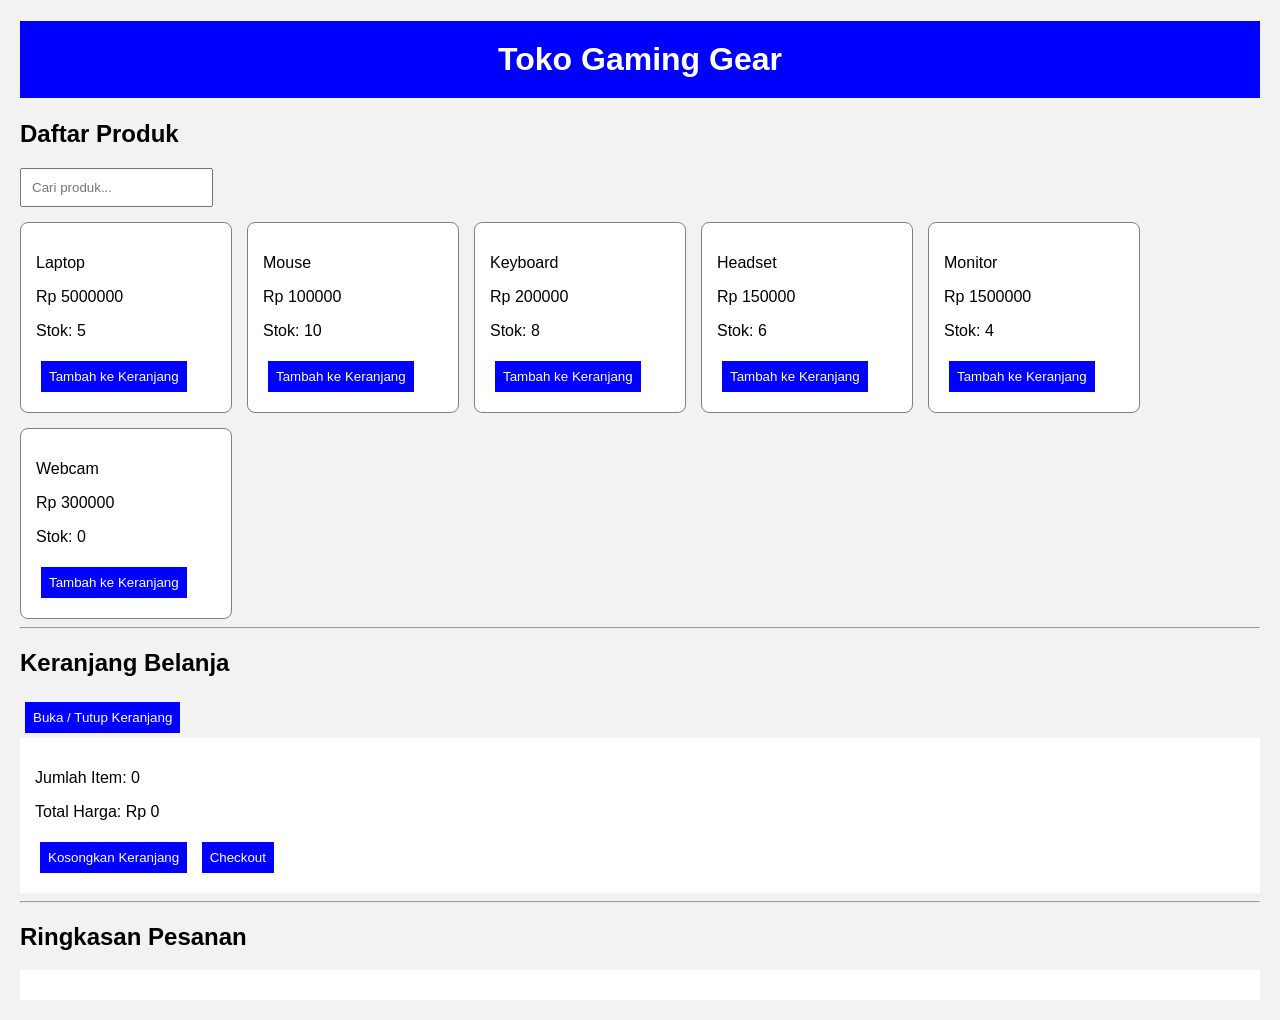
==== commit 4432e535: "Add files via upload" ====
--- a/index.html
+++ b/index.html
@@ -1,65 +1,44 @@
+
 <!DOCTYPE html>
 <html lang="id">
+<head>
+    <title>Toko Gaming Gear</title>
+    <link rel="stylesheet" href="style.css">
 
-<head>
-    <meta charset="UTF-8">
-    <meta name="viewport" content="width=device-width, initial-scale=1.0">
-    <title>Tugas Prak4</title>
-    <link rel="stylesheet" href="style.css">
+    <script src="https://code.jquery.com/jquery-3.7.1.min.js"></script>
 </head>
-
 <body>
 
-    <header id="top">
-        <h1>Website saya</h1>
-        <p>Welcome to my simple website</p>
-    </header>
+    <h1>Toko Gaming Gear</h1>
 
-    <main>
-        <section>
-            <h2>About Us</h2>
-            <p>
-                Selamat datang di website saya.
-                Ini adalah contoh halaman untuk latihan
-                membuat tombol Back to Top menggunakan JavaScript.
-            </p>
-        </section>
+    <h2>Daftar Produk</h2>
 
-        <section>
-            <h2>Our Services</h2>
-            <p>
-                Layanan nya disini
-            </p>
-        </section>
+    <input type="text" id="cari" placeholder="Cari produk...">
 
-        <section>
-            <h2>Our Projects</h2>
-            <p>
-                Projectnya nanti disini.
-            </p>
-        </section>
+    <div id="produk"></div>
 
-        <section>
-            <h2>Our Gallery</h2>
-            <p>
-                Galeri dll
-            </p>
-        </section>
+    <hr>
 
-        <section>
-            <h2>Contact Us</h2>
-            <p>
-                Terima kasih sudah mengunjungi website ini.
-                Jangan lupa hubungi kami!
-            </p>
-        </section>
-    </main>
+    <h2>Keranjang Belanja</h2>
 
-    <button id="backToTop" title="Back to Top">
-        ↑
-    </button>
+    <button id="buka">Buka / Tutup Keranjang</button>
+
+    <div id="keranjang">
+        <div id="isi"></div>
+
+        <p>Jumlah Item: <span id="jumlah">0</span></p>
+        <p>Total Harga: Rp <span id="total">0</span></p>
+
+        <button id="kosongkan">Kosongkan Keranjang</button>
+        <button id="checkout">Checkout</button>
+    </div>
+
+    <hr>
+
+    <h2>Ringkasan Pesanan</h2>
+    <div id="hasil"></div>
 
     <script src="script.js"></script>
+
 </body>
-
-</html>+</html>
--- a/style.css
+++ b/style.css
@@ -1,86 +1,65 @@
-* {
-    margin: 0;
-    padding: 0;
-    box-sizing: border-box;
+
+body {
+    font-family: Arial;
+    background-color: #f2f2f2;
+    margin: 20px;
 }
 
-html {
-    scroll-behavior: smooth;
+h1 {
+    background-color: blue;
+    color: white;
+    text-align: center;
+    padding: 20px;
 }
 
-body {
-    font-family: Arial, sans-serif;
-    background: #f4f4f4;
-    color: #222;
+#produk {
+    display: flex;
+    flex-wrap: wrap;
+    gap: 15px;
 }
 
-header {
-    height: 400px;
-    background: #171717;
-    color: white;
-    display: flex;
-    flex-direction: column;
-    justify-content: center;
-    align-items: center;
-    text-align: center;
+.item {
+    background-color: white;
+    padding: 15px;
+    width: 180px;
+    border: 1px solid gray;
+    border-radius: 8px;
 }
 
-header h1 {
-    font-size: 45px;
-    margin-bottom: 10px;
+button {
+    background-color: blue;
+    color: white;
+    border: none;
+    padding: 8px;
+    cursor: pointer;
+    margin: 5px;
 }
 
-main {
-    max-width: 900px;
-    margin: auto;
-    padding: 30px;
+button:hover {
+    background-color: darkblue;
 }
 
-section {
-    background: white;
-    padding: 40px;
-    margin-bottom: 30px;
-    min-height: 400px;
-    border-radius: 12px;
-    box-shadow: 0 3px 10px rgba(0, 0, 0, 0.08);
+input {
+    padding: 10px;
+    margin-bottom: 15px;
 }
 
-section h2 {
-    margin-bottom: 20px;
-    color: #333;
+#keranjang {
+    background-color: white;
+    padding: 15px;
 }
 
-section p {
-    line-height: 1.8;
+#hasil {
+    background-color: white;
+    padding: 15px;
 }
 
-/* Back to Top Button */
-#backToTop {
-    position: fixed;
-    bottom: 30px;
-    right: 30px;
-    width: 50px;
-    height: 50px;
-    border: none;
-    border-radius: 50%;
-    background: #222;
-    color: white;
-    font-size: 25px;
-    cursor: pointer;
+@media (max-width: 600px) {
+    #produk {
+        flex-direction: column;
+    }
 
-    opacity: 0;
-    visibility: hidden;
-
-    transition: 0.3s ease;
+    .item {
+        width: auto;
+    }
 }
-
-#backToTop.show {
-    opacity: 0.5;
-    visibility: visible;
-}
-
-#backToTop:hover {
-    opacity: 1;
-    background: #444;
-    transform: translateY(-5px);
-}
